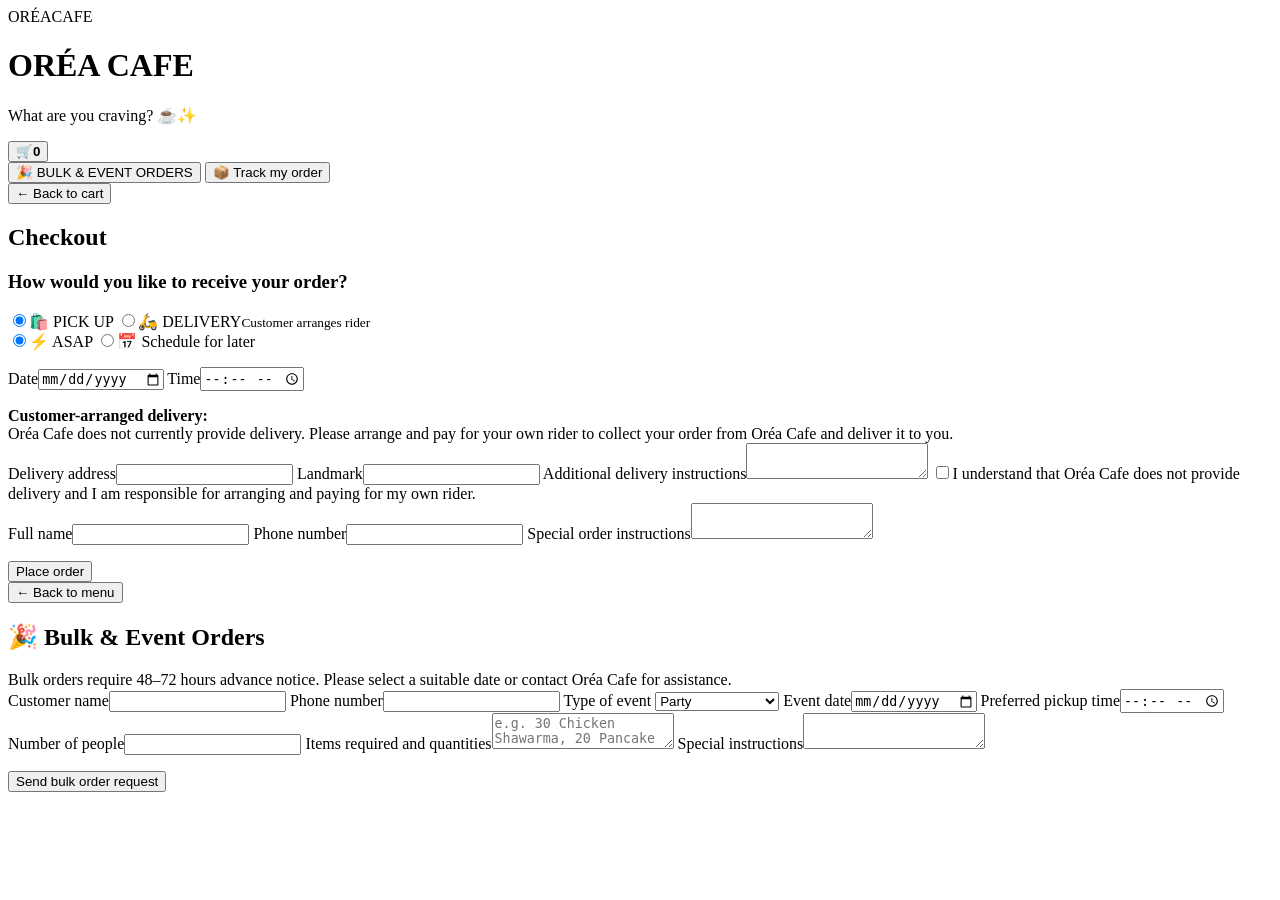
==== index.html @ 827de160 "Rename Index 2.html to index.html" ====
<!DOCTYPE html>
<html lang="en">
<head>
<meta charset="UTF-8">
<meta name="viewport" content="width=device-width, initial-scale=1">
<title>ORÉA CAFE</title>
<link href="https://fonts.googleapis.com/css2?family=Fredoka:wght@400;500;600;700&display=swap" rel="stylesheet">
<link rel="stylesheet" href="style.css">
</head>
<body>

<!-- Loading screen -->
<div id="splash"><div class="logo">ORÉA<span>CAFE</span></div></div>

<!-- Top bar (always visible) -->
<header class="top">
  <div><h1>ORÉA CAFE</h1><p>What are you craving? ☕✨</p></div>
  <button id="cartBtn" data-go="cart" aria-label="Open cart">🛒<b id="cartCount">0</b></button>
</header>

<main>
  <!-- MENU -->
  <section id="menuView" class="view">
    <div class="actions">
      <button class="bulk" data-go="bulk">🎉 BULK &amp; EVENT ORDERS</button>
      <button id="trackBtn" class="ghost hidden" data-go="done">📦 Track my order</button>
    </div>
    <nav id="tabs"></nav>
    <div id="menu"></div>
  </section>

  <!-- CART (filled in by script.js) -->
  <section id="cartView" class="view hidden"></section>

  <!-- CHECKOUT -->
  <section id="checkoutView" class="view hidden">
    <button class="back" data-go="cart">← Back to cart</button>
    <h2>Checkout</h2>
    <form id="checkoutForm">
      <h3>How would you like to receive your order?</h3>
      <div class="choice">
        <label><input type="radio" name="mode" value="pickup" checked><span>🛍️ PICK UP</span></label>
        <label><input type="radio" name="mode" value="delivery"><span>🛵 DELIVERY<small>Customer arranges rider</small></span></label>
      </div>

      <div id="pickupBox">
        <div class="choice">
          <label><input type="radio" name="when" value="asap" checked><span>⚡ ASAP</span></label>
          <label><input type="radio" name="when" value="later"><span>📅 Schedule for later</span></label>
        </div>
        <p id="asapNote" class="note"></p>
        <div id="laterBox" class="hidden">
          <label>Date<input type="date" id="pDate"></label>
          <label>Time<input type="time" id="pTime"></label>
          <p id="hoursNote" class="note"></p>
        </div>
      </div>

      <div id="deliveryBox" class="hidden">
        <div class="notice"><b>Customer-arranged delivery:</b><br>Oréa Cafe does not currently provide delivery. Please arrange and pay for your own rider to collect your order from Oréa Cafe and deliver it to you.</div>
        <label>Delivery address<input id="address"></label>
        <label>Landmark<input id="landmark"></label>
        <label>Additional delivery instructions<textarea id="dInfo"></textarea></label>
        <label class="check"><input type="checkbox" id="agree"><span>I understand that Oréa Cafe does not provide delivery and I am responsible for arranging and paying for my own rider.</span></label>
      </div>

      <label>Full name<input id="name" required></label>
      <label>Phone number<input id="phone" type="tel" required></label>
      <label>Special order instructions<textarea id="notes"></textarea></label>

      <div id="coSummary" class="sum"></div>
      <p id="coError" class="error"></p>
      <button class="primary" type="submit">Place order</button>
    </form>
  </section>

  <!-- BULK & EVENT ORDERS -->
  <section id="bulkView" class="view hidden">
    <button class="back" data-go="menu">← Back to menu</button>
    <h2>🎉 Bulk &amp; Event Orders</h2>
    <div class="notice">Bulk orders require 48–72 hours advance notice. Please select a suitable date or contact Oréa Cafe for assistance.</div>
    <form id="bulkForm">
      <label>Customer name<input id="bName" required></label>
      <label>Phone number<input id="bPhone" type="tel" required></label>
      <label>Type of event
        <select id="bType"><option>Party</option><option>Funeral</option><option>Meeting</option><option>Event</option><option>Other large order</option></select>
      </label>
      <label>Event date<input type="date" id="bDate" required></label>
      <label>Preferred pickup time<input type="time" id="bTime" required></label>
      <label>Number of people<input type="number" id="bPeople" min="1" required></label>
      <label>Items required and quantities<textarea id="bItems" required placeholder="e.g. 30 Chicken Shawarma, 20 Pancake"></textarea></label>
      <label>Special instructions<textarea id="bNotes"></textarea></label>
      <p id="bulkMsg" class="error"></p>
      <button class="primary" type="submit">Send bulk order request</button>
    </form>
  </section>

  <!-- CONFIRMATION + TRACKING (filled in by script.js) -->
  <section id="doneView" class="view hidden"></section>
</main>

<script src="script.js"></script>
</body>
</html>
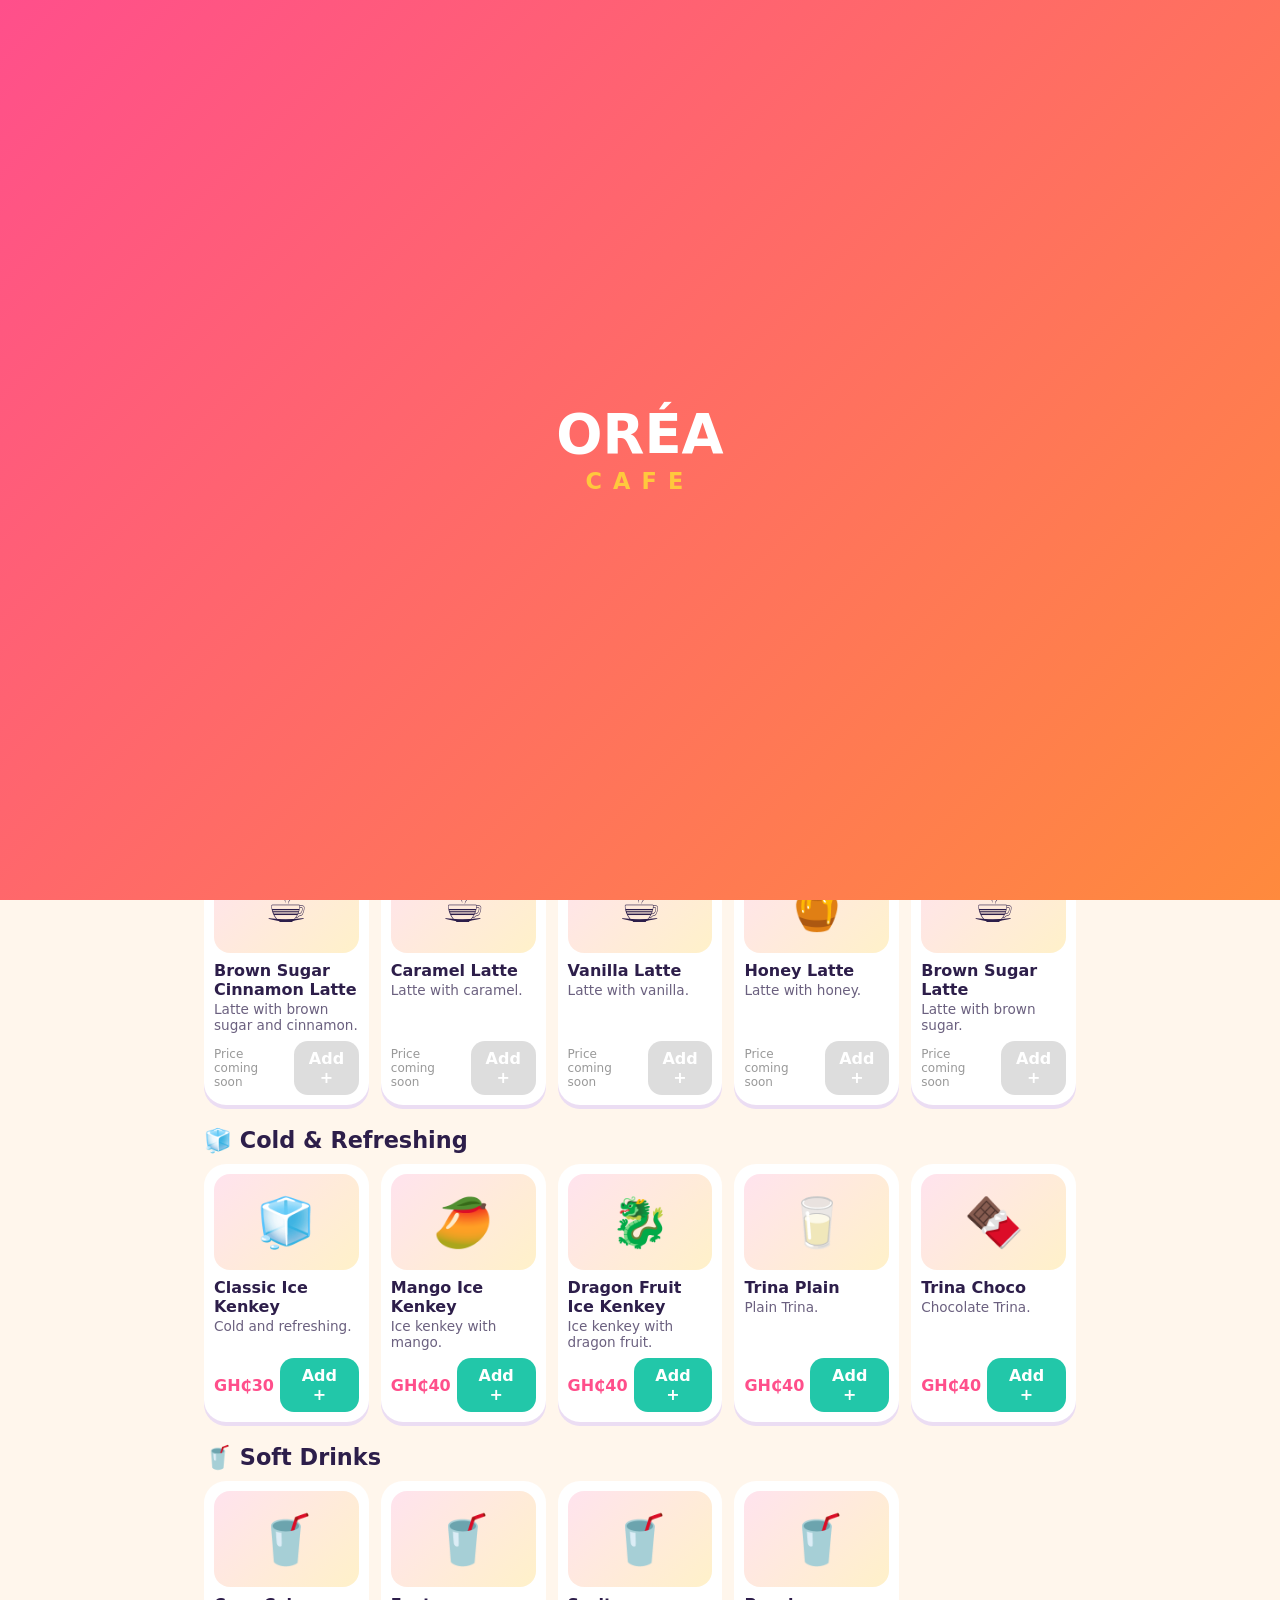
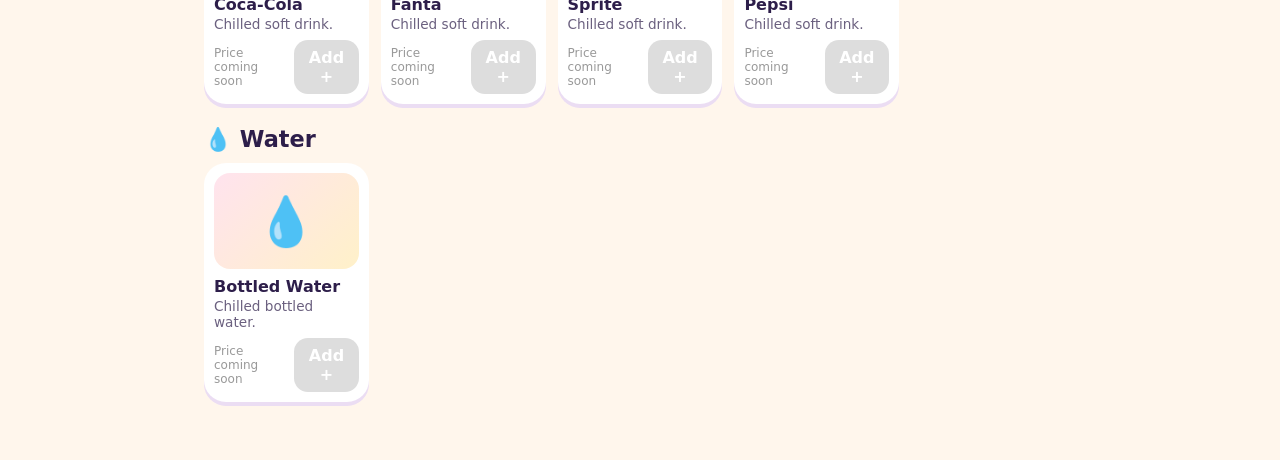
==== commit 30068128: "Update index.html" ====
--- a/index.html
+++ b/index.html
@@ -3,7 +3,7 @@
 <head>
 <meta charset="UTF-8">
 <meta name="viewport" content="width=device-width, initial-scale=1">
-<title>ORÉA CAFE</title>
+<title>ORÉA CAFÈ</title>
 <link href="https://fonts.googleapis.com/css2?family=Fredoka:wght@400;500;600;700&display=swap" rel="stylesheet">
 <link rel="stylesheet" href="style.css">
 </head>
--- a/style.css
+++ b/style.css
@@ -0,0 +1,90 @@
+/* ORÉA CAFE styles. Change colors in the :root block below. */
+:root{
+  --pink:#FF4F8B; --yellow:#FFC83D; --mint:#22C7A9; --grape:#7B5CFF; --orange:#FF8A3D;
+  --cream:#FFF6EC; --ink:#2D1E4A; --white:#fff;
+}
+*{box-sizing:border-box;margin:0}
+body{font-family:'Fredoka',system-ui,sans-serif;background:var(--cream);color:var(--ink);font-size:16px;padding-bottom:40px}
+.hidden{display:none!important}
+button{font:inherit;cursor:pointer;border:0;color:inherit}
+input,textarea,select{font:inherit;width:100%;padding:12px;border:2px solid #E9DDF5;border-radius:14px;background:#fff;margin-top:4px}
+label{display:block;margin:12px 0;font-weight:500}
+
+/* Loading screen */
+#splash{position:fixed;inset:0;z-index:99;background:linear-gradient(135deg,var(--pink),var(--orange));display:grid;place-items:center;transition:opacity .5s,visibility .5s}
+#splash.gone{opacity:0;visibility:hidden}
+.logo{color:#fff;font-size:3.4rem;font-weight:700;text-align:center;line-height:1;animation:pop .8s ease}
+.logo span{display:block;font-size:1.4rem;letter-spacing:.5em;margin-top:8px;color:var(--yellow)}
+@keyframes pop{0%{transform:scale(.5);opacity:0}70%{transform:scale(1.08)}100%{transform:scale(1);opacity:1}}
+
+/* Top bar */
+.top{position:sticky;top:0;z-index:10;display:flex;justify-content:space-between;align-items:center;padding:14px 18px;background:var(--pink);color:#fff;border-radius:0 0 26px 26px;box-shadow:0 6px 0 var(--yellow)}
+.top h1{font-size:1.6rem;letter-spacing:.04em}
+.top p{opacity:.95}
+#cartBtn{position:relative;background:var(--yellow);width:54px;height:54px;border-radius:50%;font-size:1.5rem}
+#cartCount{position:absolute;top:-4px;right:-4px;background:var(--grape);color:#fff;font-size:.8rem;min-width:22px;height:22px;border-radius:11px;display:grid;place-items:center}
+
+main{max-width:900px;margin:0 auto;padding:18px 14px}
+h2{margin:22px 0 10px;font-size:1.4rem}
+h3{margin:8px 0}
+
+/* Buttons */
+.actions{display:flex;gap:10px;flex-wrap:wrap}
+.bulk{flex:1;background:var(--grape);color:#fff;padding:14px;border-radius:16px;font-weight:600}
+.primary{width:100%;background:var(--pink);color:#fff;padding:16px;border-radius:18px;font-weight:600;font-size:1.1rem;margin-top:10px;box-shadow:0 4px 0 #C93069}
+.ghost{background:#fff;border:2px solid var(--ink);padding:12px 16px;border-radius:16px;font-weight:500}
+.back{background:none;font-weight:600;padding:6px 0;color:var(--grape)}
+
+/* Category tabs */
+#tabs{display:flex;gap:8px;overflow-x:auto;padding:14px 0 4px;position:sticky;top:84px;z-index:5;background:var(--cream)}
+#tabs a{white-space:nowrap;padding:9px 14px;border-radius:20px;color:#fff;text-decoration:none;font-weight:500}
+.c0{background:var(--orange)}.c1{background:#9A5B3C}.c2{background:var(--mint)}.c3{background:var(--pink)}.c4{background:var(--grape)}
+h2[id]{scroll-margin-top:150px}
+
+/* Product cards */
+.grid{display:grid;grid-template-columns:repeat(auto-fill,minmax(160px,1fr));gap:12px}
+.card{background:#fff;border-radius:22px;padding:10px;box-shadow:0 4px 0 #EBDDF3;display:flex;flex-direction:column}
+.pic{height:96px;border-radius:16px;background:linear-gradient(135deg,#FFE3EE,#FFF1C9);display:grid;place-items:center;font-size:3rem;overflow:hidden}
+.pic img{width:100%;height:100%;object-fit:cover}
+.card h3{font-size:1rem;margin:8px 0 2px}
+.card p{font-size:.85rem;opacity:.7;flex:1}
+.row{display:flex;justify-content:space-between;align-items:center;margin-top:8px;gap:6px}
+.price{font-weight:700;color:var(--pink)}
+.price.tba{font-size:.75rem;color:#999;font-weight:500}
+.add{background:var(--mint);color:#fff;padding:8px 14px;border-radius:14px;font-weight:600}
+.add:disabled{background:#ddd}
+.step{display:flex;align-items:center;gap:8px;background:var(--cream);border-radius:14px;padding:3px}
+.step button{width:30px;height:30px;border-radius:10px;background:var(--yellow);font-weight:700}
+
+/* Cart / checkout / summary */
+.line{display:flex;justify-content:space-between;align-items:center;gap:8px;background:#fff;border-radius:18px;padding:12px;margin-bottom:10px}
+.line small{display:block;opacity:.7}
+.rm{background:none;font-size:1.1rem;color:var(--pink)}
+.total{display:flex;justify-content:space-between;font-size:1.3rem;font-weight:700;margin:14px 4px}
+.btns{display:grid;gap:10px}
+.choice{display:grid;grid-template-columns:1fr 1fr;gap:10px;margin:10px 0}
+.choice label{margin:0}
+.choice input{position:absolute;opacity:0;width:0}
+.choice span{display:block;text-align:center;background:#fff;border:2px solid #E9DDF5;border-radius:16px;padding:14px 6px;font-weight:600}
+.choice small{display:block;font-weight:400;font-size:.75rem}
+.choice input:checked+span{background:var(--yellow);border-color:var(--ink)}
+.note{font-size:.9rem;opacity:.8;margin:6px 2px}
+.notice{background:#FFF0B8;border-left:6px solid var(--orange);padding:12px;border-radius:14px;margin:12px 0}
+.check{display:flex;gap:10px;align-items:flex-start}
+.check input{width:24px;height:24px;margin:0}
+.sum{background:#fff;border-radius:18px;padding:12px;margin:14px 0}
+.error{color:#D0103A;font-weight:600;margin:8px 0}
+.ok{color:#0E8F78}
+
+/* Confirmation + tracker */
+.card-done{background:#fff;border-radius:22px;padding:16px;margin-bottom:14px}
+.track{list-style:none;padding:0;margin:10px 0}
+.track li{display:flex;align-items:center;gap:12px;padding:10px 0;color:#aaa;font-weight:500;position:relative}
+.track li::before{content:"○";width:34px;height:34px;border-radius:50%;background:#eee;display:grid;place-items:center}
+.track li.done{color:var(--mint)}
+.track li.done::before{content:"✓";background:var(--mint);color:#fff}
+.track li.active{color:var(--ink);font-weight:700;font-size:1.15rem}
+.track li.active::before{content:"●";background:var(--pink);color:#fff;box-shadow:0 0 0 6px #FFD3E3}
+.ready{background:var(--mint);color:#fff;padding:14px;border-radius:16px;font-weight:600;margin-top:8px}
+
+@media (prefers-reduced-motion:reduce){.logo{animation:none}#splash{transition:none}}
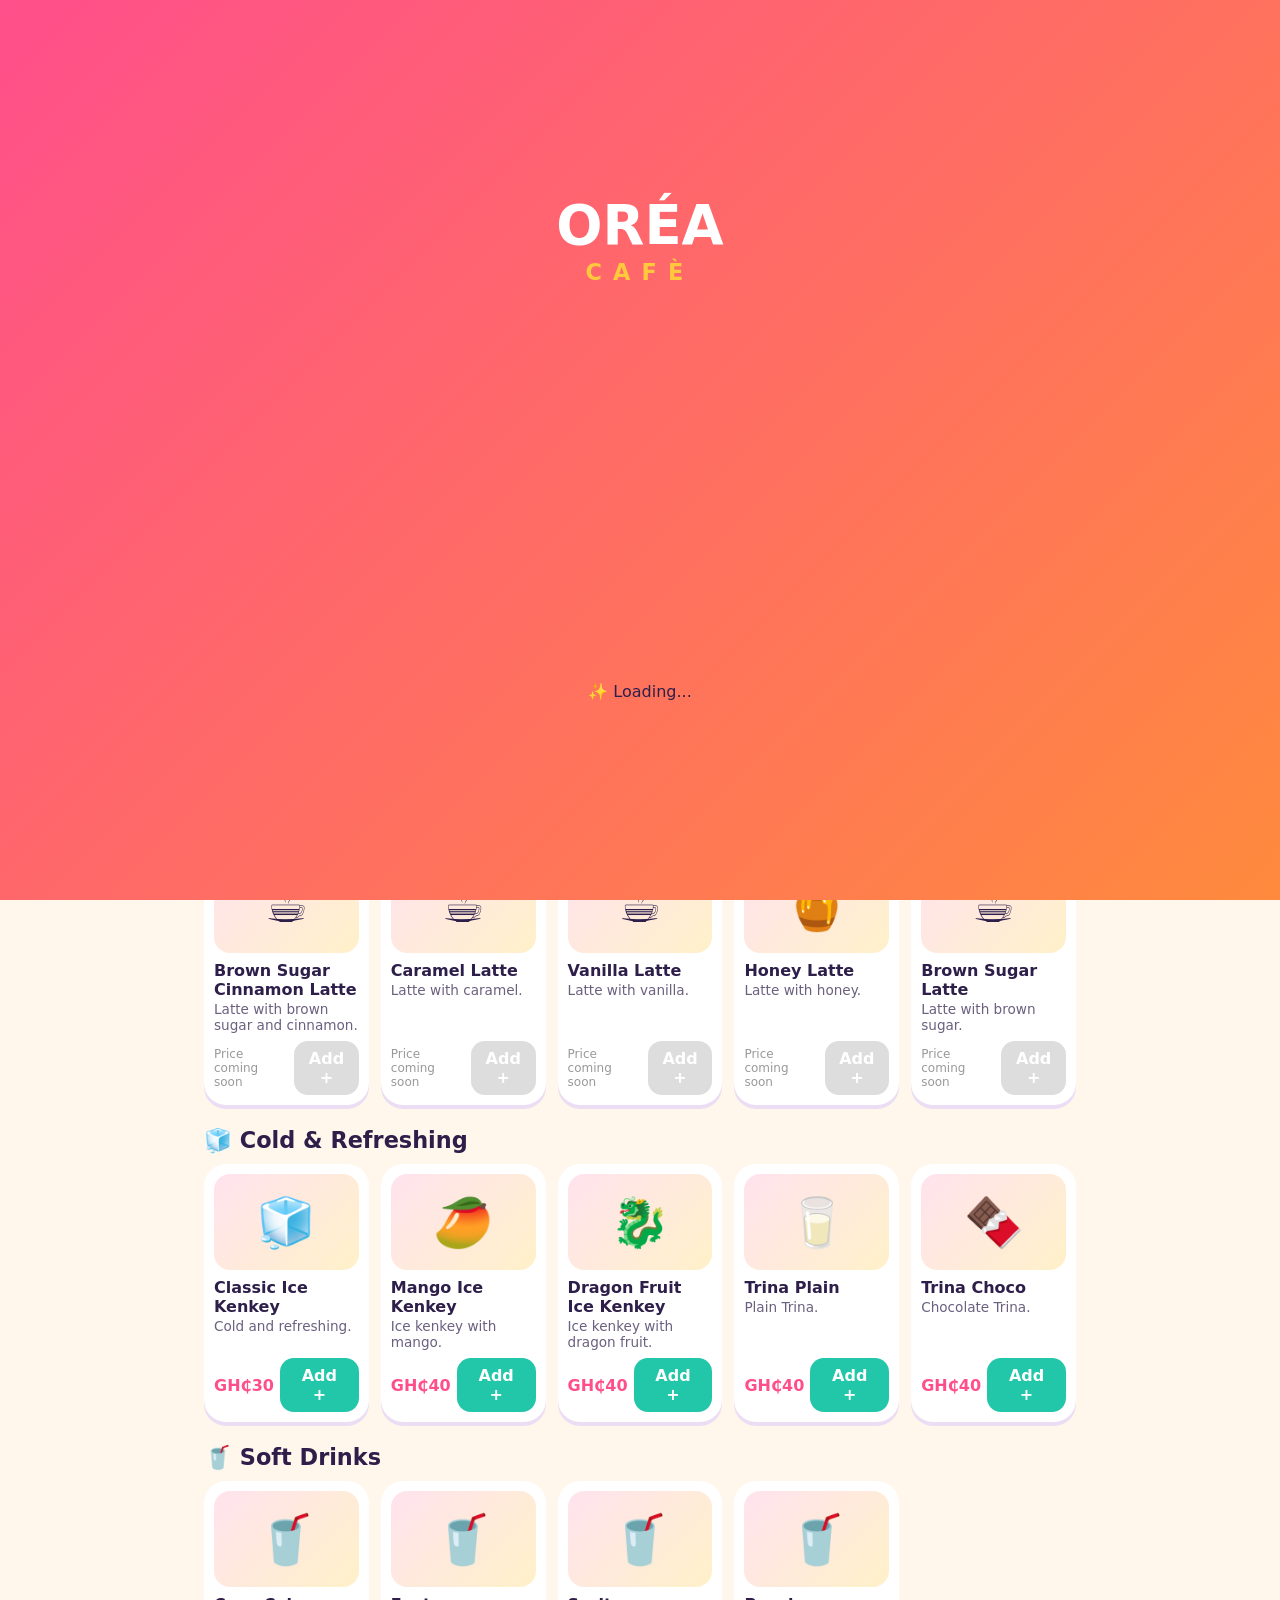
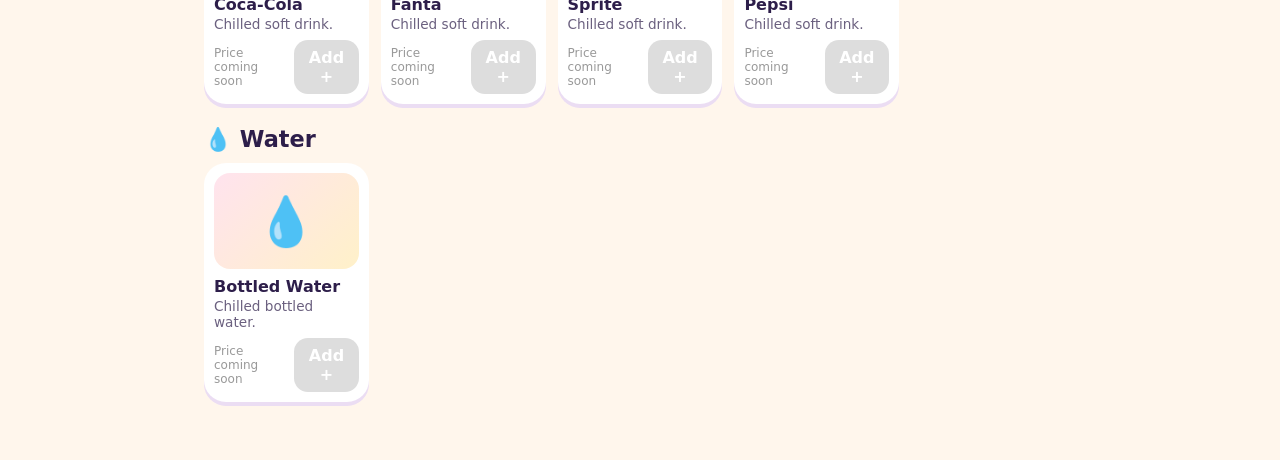
==== commit fa58e74a: "Update index.html" ====
--- a/index.html
+++ b/index.html
@@ -10,7 +10,7 @@
 <body>
 
 <!-- Loading screen -->
-<div id="splash"><div class="logo">ORÉA<span>CAFE</span></div></div>
+<div id="splash"><div class="logo">ORÉA<span>CAFÈ</span></div><p>✨ Loading...</p></div>
 
 <!-- Top bar (always visible) -->
 <header class="top">
